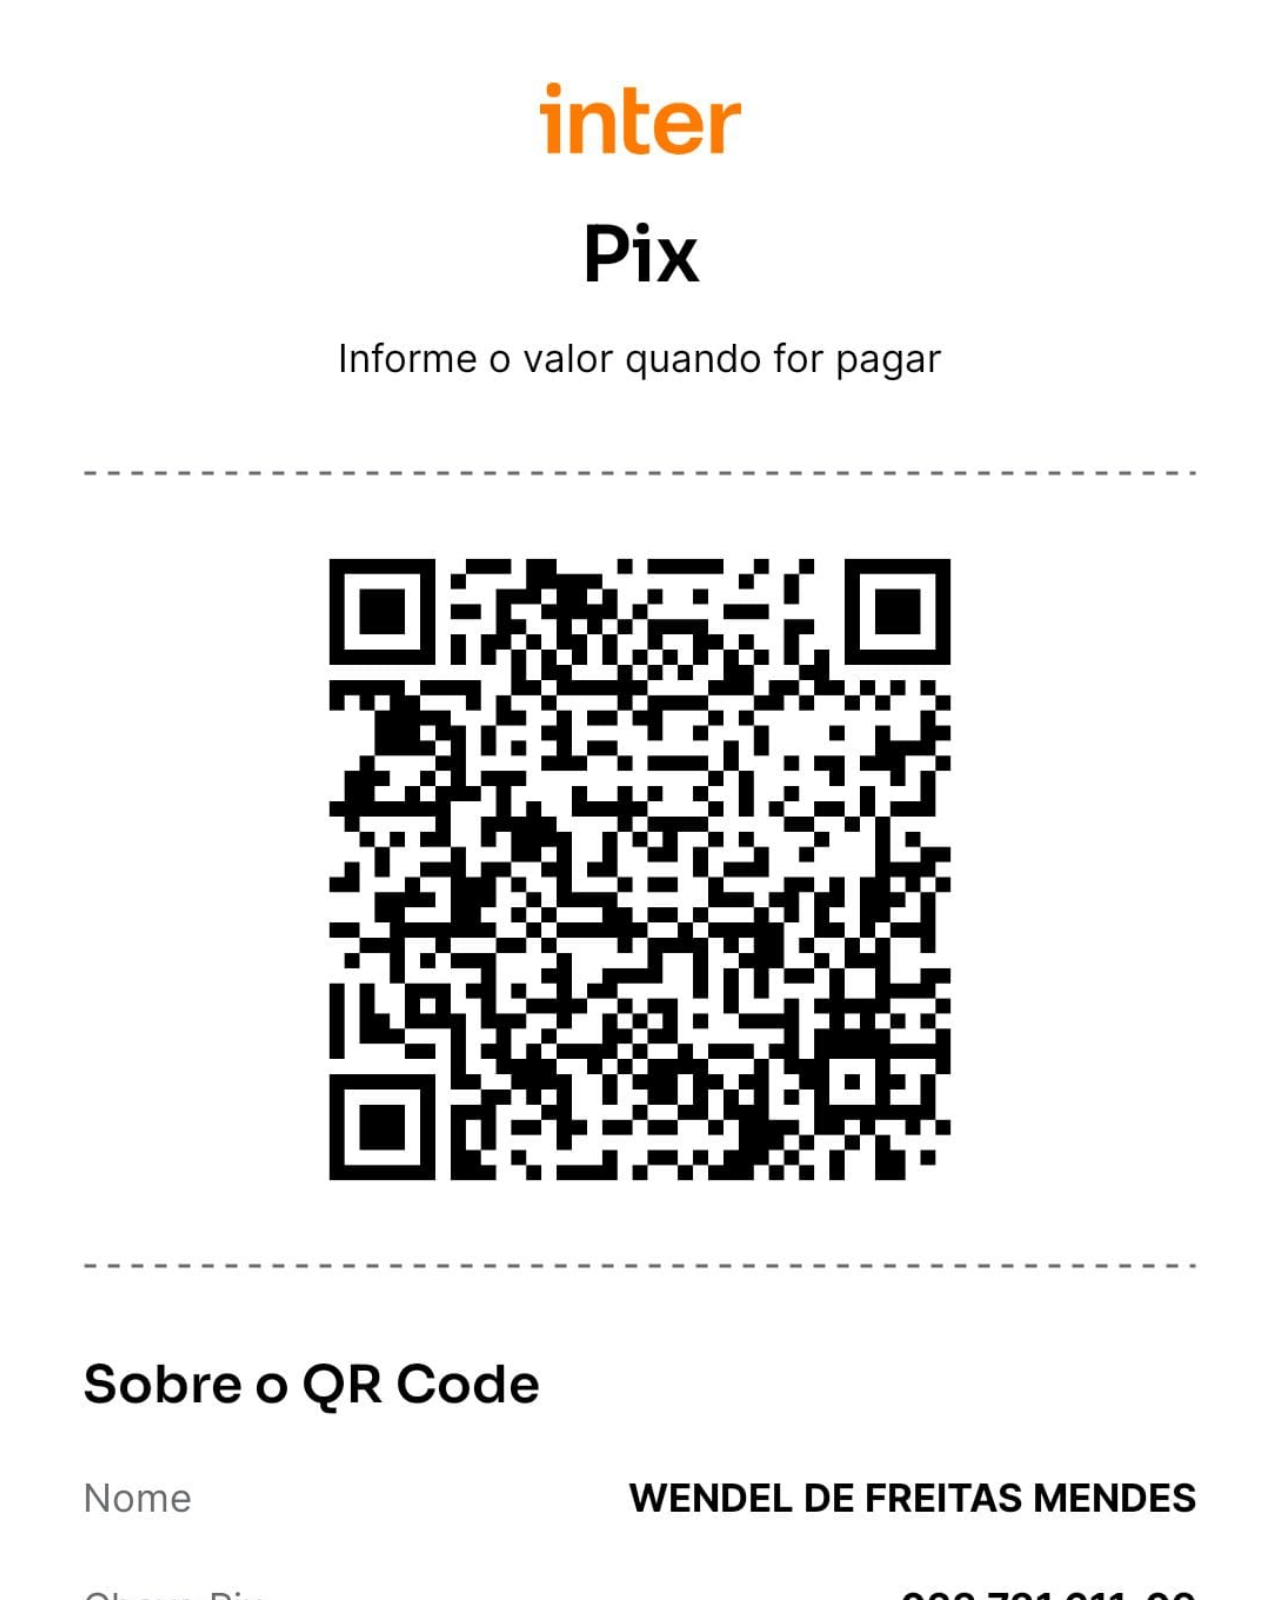
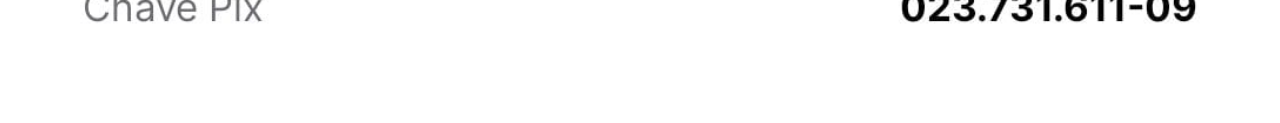
==== index.html @ 0f93ffe1 "Rename home to index" ====
<!DOCTYPE html>
<html lang="pt-br">
	<head>
		<meta charset="UTF-8" />
		<meta name="viewport" content="width=device-width, initial-scale=1.0" />
		<title>PIX WENDEL</title>
		<meta name="description" content="QR CODE do pix, wendel de freitas" />
		<link rel="stylesheet" href="home.css" />
	</head>
	<body>
		<div class="container">
			<img
				class="qrcode"
				src="qrcode.jpeg"
				alt="qr code pix wendel de freitas"
			/>
		</div>
	</body>
</html>
---- home.css ----
body {
	box-sizing: border-box;
	width: 100vw;
	margin: 0;
	padding: 5px;
}

.container,
.qrcode {
	width: 100%;
	height: auto;
}
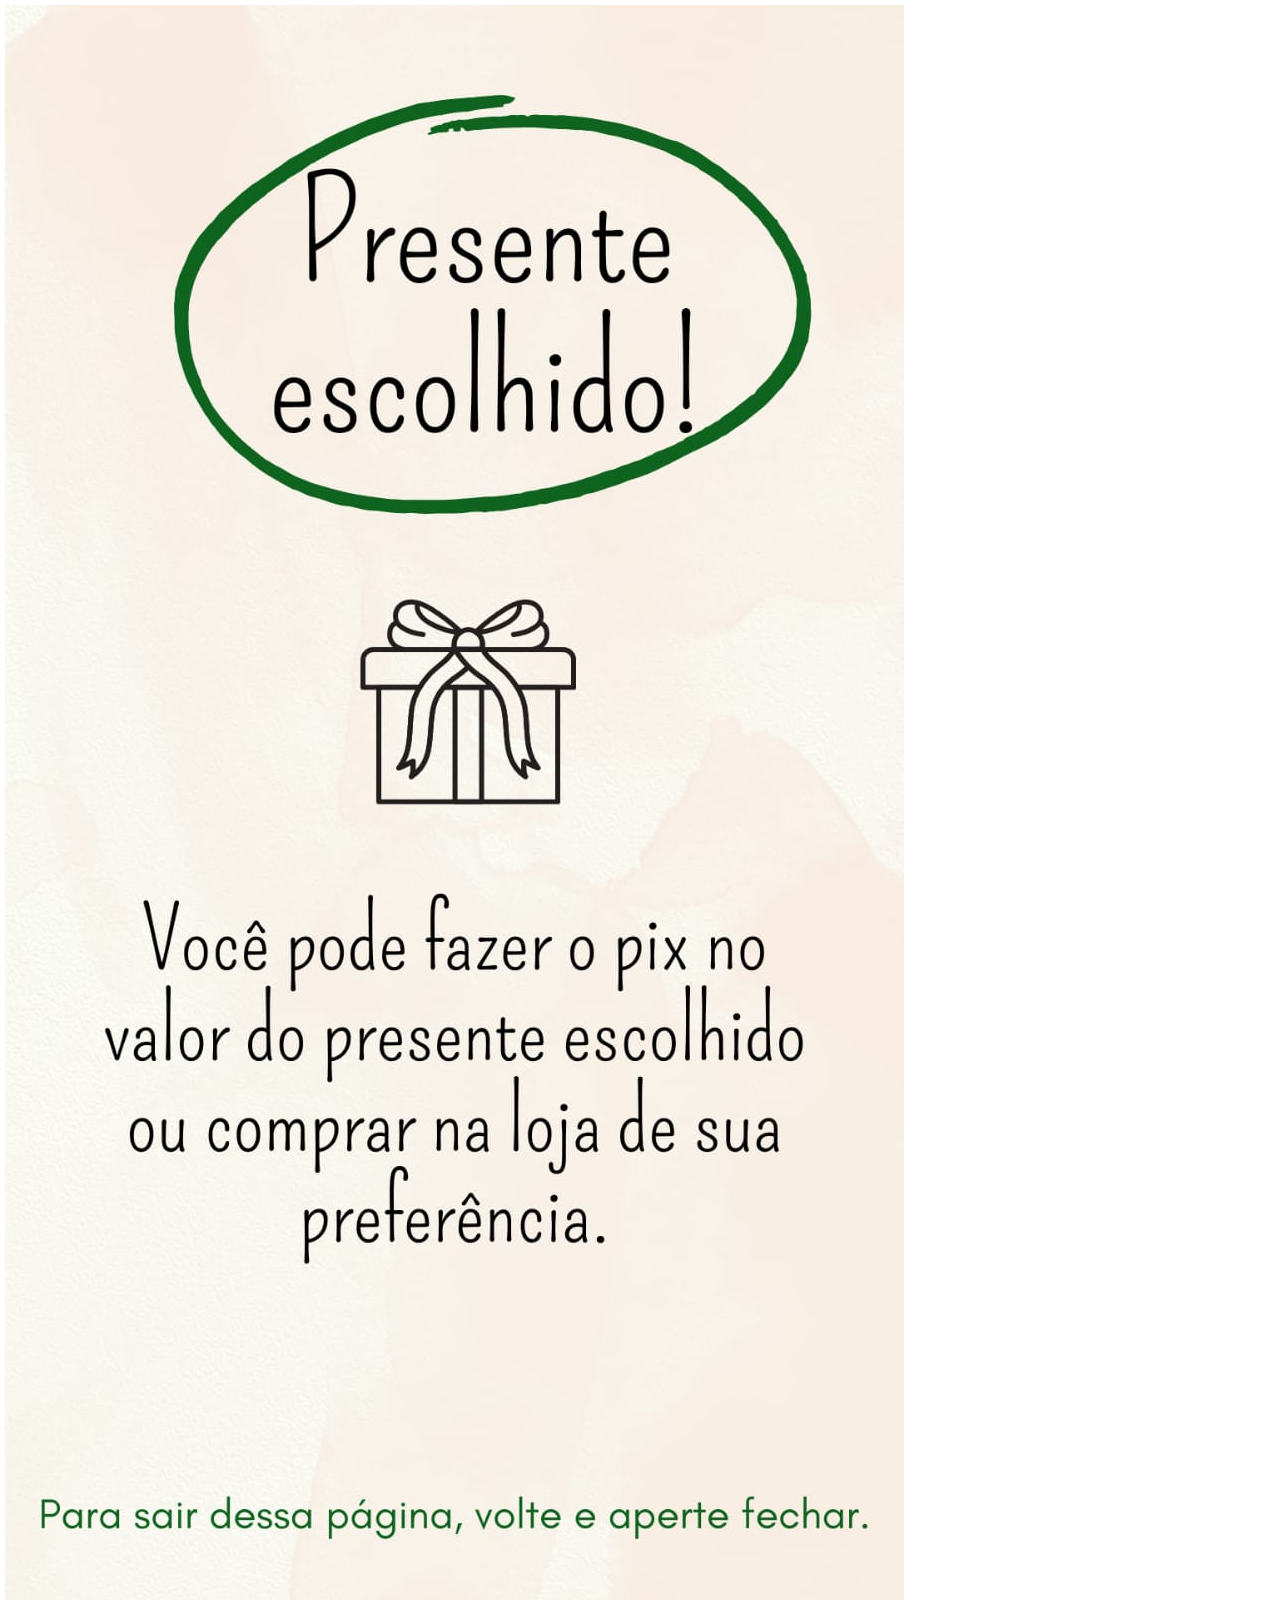
==== commit 0466f476: "orientacoes pos compra" ====
--- a/index.html
+++ b/index.html
@@ -4,15 +4,15 @@
 		<meta charset="UTF-8" />
 		<meta name="viewport" content="width=device-width, initial-scale=1.0" />
 		<title>PIX WENDEL</title>
-		<meta name="description" content="QR CODE do pix, wendel de freitas" />
+		<meta name="description" content="orientacoes após a compra no chá de panela de wendel e nayara" />
 		<link rel="stylesheet" href="home.css" />
 	</head>
 	<body>
 		<div class="container">
 			<img
-				class="qrcode"
-				src="qrcode.jpeg"
-				alt="qr code pix wendel de freitas"
+				class="orientacoes"
+				src="orientacoes.jpeg"
+				alt="imagem com orientacoes apos a compra"
 			/>
 		</div>
 	</body>
